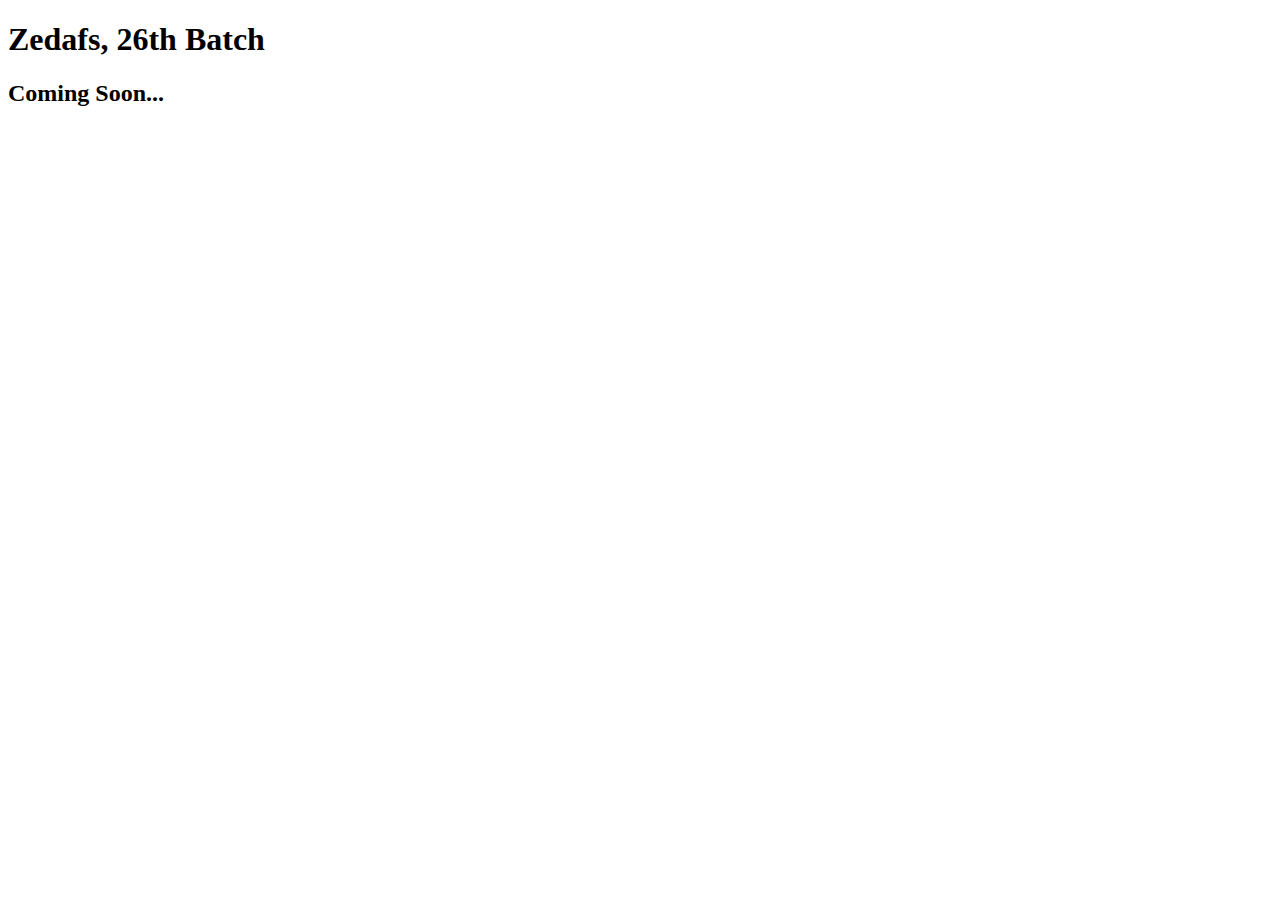
==== index.html @ 6f49bec7 "Add files via upload" ====
<!DOCTYPE html>
<html lang="en">
  <head>
    <meta charset="UTF-8" />
    <meta name="viewport" content="width=device-width, initial-scale=1.0" />
    <title>JNV Kollam 26th Batch | Zedafs</title>
    <meta name="description"
      content="Explore the achievements and memories of the 26th batch of JNV Kollam school students. Get updates on events, activities, and more."/>
    <meta http-equiv="refresh" content="5">
    <meta name="keywords" content="Zedafs, 26th, JNV Kollam">
    <meta name="author" content="RD Aswin">
  </head>
  <body>
    <h1>Zedafs, 26th Batch</h1>
    <h2>Coming Soon...</h2>
  </body>
</html>
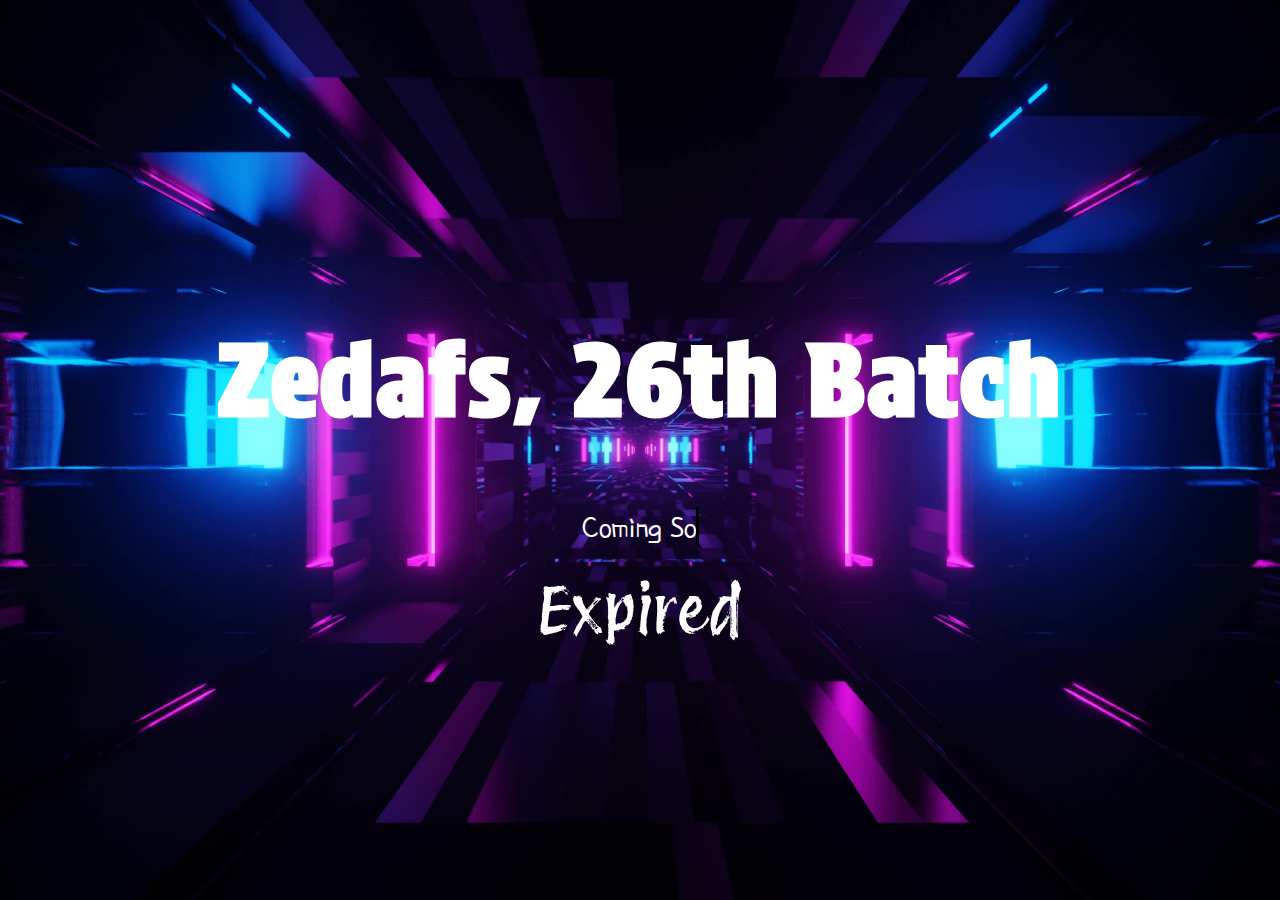
==== commit a17fc0db: "Add files via upload" ====
--- a/index.html
+++ b/index.html
@@ -1,17 +1,30 @@
 <!DOCTYPE html>
 <html lang="en">
-  <head>
-    <meta charset="UTF-8" />
-    <meta name="viewport" content="width=device-width, initial-scale=1.0" />
-    <title>JNV Kollam 26th Batch | Zedafs</title>
-    <meta name="description"
-      content="Explore the achievements and memories of the 26th batch of JNV Kollam school students. Get updates on events, activities, and more."/>
-    <meta http-equiv="refresh" content="5">
-    <meta name="keywords" content="Zedafs, 26th, JNV Kollam">
-    <meta name="author" content="RD Aswin">
-  </head>
-  <body>
-    <h1>Zedafs, 26th Batch</h1>
-    <h2>Coming Soon...</h2>
-  </body>
-</html>
+
+<head>
+  <meta charset="UTF-8" />
+  <meta name="viewport" content="width=device-width, initial-scale=1.0" />
+  <title>JNV Kollam 26th Batch | Zedafs</title>
+  <meta name="description"
+    content="Explore the achievements and memories of the 26th batch of JNV Kollam school students. Get updates on events, activities, and more." />
+  <meta name="keywords" content="Zedafs, 26th, JNV Kollam">
+  <meta name="author" content="RD Aswin">
+  <meta name="google-site-verification" content="iG51GH60DW64AuK-2nn5qYH6kVtGM8Bie5qHeYhPDak" />
+  <link rel="stylesheet" href="style.css">
+</head>
+
+<body>
+  <div class="wrapper">
+    <h1 class="floating-text">Zedafs, 26th Batch</h1>
+    <div class="typing-container">
+      <span class="typing-text"></span>
+    </div>
+
+    <div class="counter-container">
+      <div id="countdown">
+        </div>
+      </div>
+      <script src="script.js"></script>
+</body>
+
+</html>--- a/style.css
+++ b/style.css
@@ -0,0 +1,86 @@
+@import url('https://fonts.googleapis.com/css2?family=Protest+Strike&display=swap');
+@import url('https://fonts.googleapis.com/css2?family=Protest+Revolution&display=swap');
+@import url('https://fonts.googleapis.com/css2?family=Poor+Story&display=swap');
+
+body {
+  margin: 0;
+  padding: 0;
+  background-image: url("bg1.jpg");
+  background-size: cover;
+  background-position: center;
+  height: 100vh;
+  display: flex;
+  justify-content: center;
+  /* color: white; */
+  align-items: center;
+}
+
+#countdown{
+  color: white;
+}
+
+.counter-container {
+  text-align: center;
+}
+
+ h1{
+  font-family: 'Protest Strike', sans-serif;
+  color: rgb(255, 255, 255);
+  letter-spacing: 2px;
+  
+ }
+
+ h2{
+  color: white;
+ }
+#countdown {
+  font-size: 4em;
+  font-family: 'Protest Revolution', sans-serif;
+  
+  margin-top: 20px;
+}
+
+@keyframes floatAnimation {
+  0% {
+    transform: translateY(0);
+  }
+  50% {
+    transform: translateY(-10px);
+  }
+  100% {
+    transform: translateY(0);
+  }
+}
+
+.floating-text {
+  font-size: 100px;
+  animation: floatAnimation 5s infinite;
+}
+
+.typing-container {
+  text-align: center;
+  font-family: 'Poor Story', system-ui;
+  color: white;
+}
+
+.typing-text {
+  
+  display: inline-block;
+  overflow: hidden;
+  border-right: 0.1em solid black;
+  white-space: nowrap;
+  font-size: 2em;
+  animation: typing 3s steps(40, end), loading-dots 1.5s infinite;
+}
+
+@keyframes typing {
+  from {
+    width: 0;
+  }
+}
+
+@keyframes loading-dots {
+  50% {
+    border-color: transparent;
+  }
+}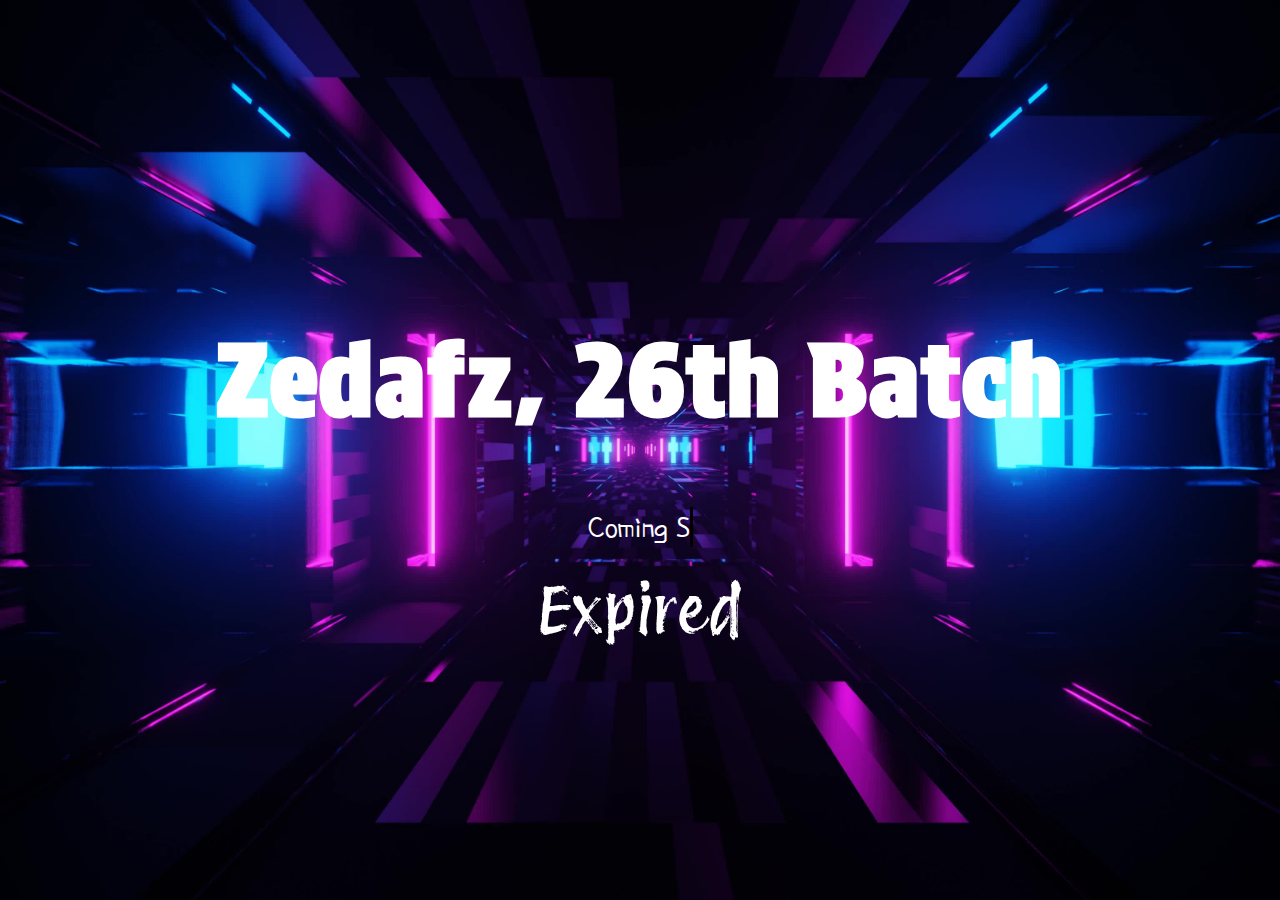
==== commit aa2e362d: "Update index.html" ====
--- a/index.html
+++ b/index.html
@@ -7,7 +7,7 @@
   <title>JNV Kollam 26th Batch | Zedafs</title>
   <meta name="description"
     content="Explore the achievements and memories of the 26th batch of JNV Kollam school students. Get updates on events, activities, and more." />
-  <meta name="keywords" content="Zedafs, 26th, JNV Kollam">
+  <meta name="keywords" content="Zedafz, 26th, JNV Kollam">
   <meta name="author" content="RD Aswin">
   <meta name="google-site-verification" content="iG51GH60DW64AuK-2nn5qYH6kVtGM8Bie5qHeYhPDak" />
   <link rel="stylesheet" href="style.css">
@@ -15,7 +15,7 @@
 
 <body>
   <div class="wrapper">
-    <h1 class="floating-text">Zedafs, 26th Batch</h1>
+    <h1 class="floating-text">Zedafz, 26th Batch</h1>
     <div class="typing-container">
       <span class="typing-text"></span>
     </div>
@@ -27,4 +27,4 @@
       <script src="script.js"></script>
 </body>
 
-</html>+</html>
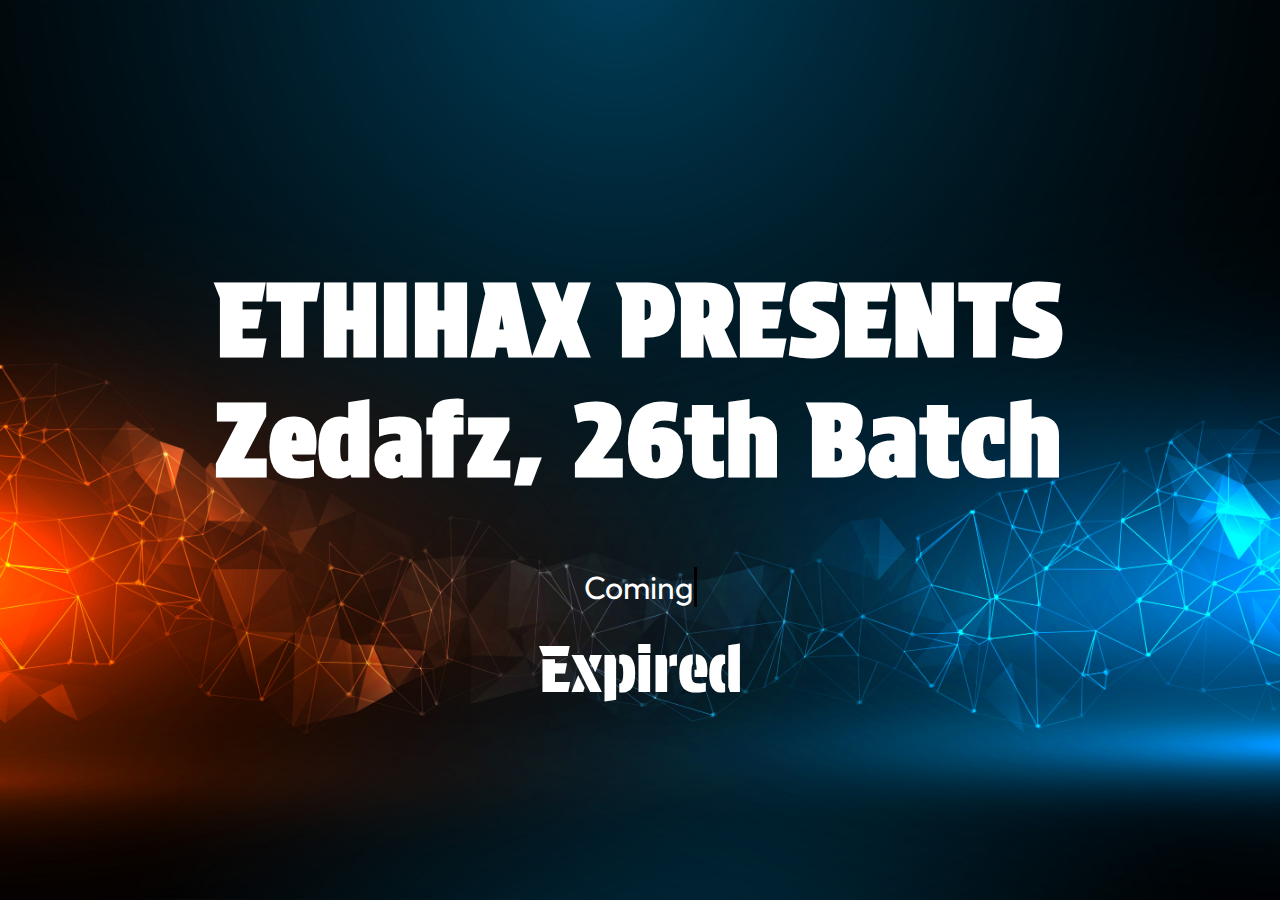
==== commit 2aafc3aa: "Update index.html" ====
--- a/index.html
+++ b/index.html
@@ -15,7 +15,7 @@
 
 <body>
   <div class="wrapper">
-    <h1 class="floating-text">Zedafz, 26th Batch</h1>
+    <h1 class="floating-text">ETHIHAX PRESENTS <br> Zedafz, 26th Batch</h1>
     <div class="typing-container">
       <span class="typing-text"></span>
     </div>
--- a/style.css
+++ b/style.css
@@ -1,11 +1,13 @@
 @import url('https://fonts.googleapis.com/css2?family=Protest+Strike&display=swap');
 @import url('https://fonts.googleapis.com/css2?family=Protest+Revolution&display=swap');
 @import url('https://fonts.googleapis.com/css2?family=Poor+Story&display=swap');
+@import url('https://fonts.googleapis.com/css2?family=Protest+Guerrilla&display=swap');
+@import url('https://fonts.googleapis.com/css2?family=Outfit&display=swap');
 
 body {
   margin: 0;
   padding: 0;
-  background-image: url("bg1.jpg");
+  background-image: url("zed.jpg");
   background-size: cover;
   background-position: center;
   height: 100vh;
@@ -35,7 +37,7 @@
  }
 #countdown {
   font-size: 4em;
-  font-family: 'Protest Revolution', sans-serif;
+  font-family: 'Protest Guerrilla', sans-serif;
   
   margin-top: 20px;
 }
@@ -59,7 +61,7 @@
 
 .typing-container {
   text-align: center;
-  font-family: 'Poor Story', system-ui;
+  font-family: 'Outfit', sans-serif;
   color: white;
 }
 
@@ -83,4 +85,4 @@
   50% {
     border-color: transparent;
   }
-}+}
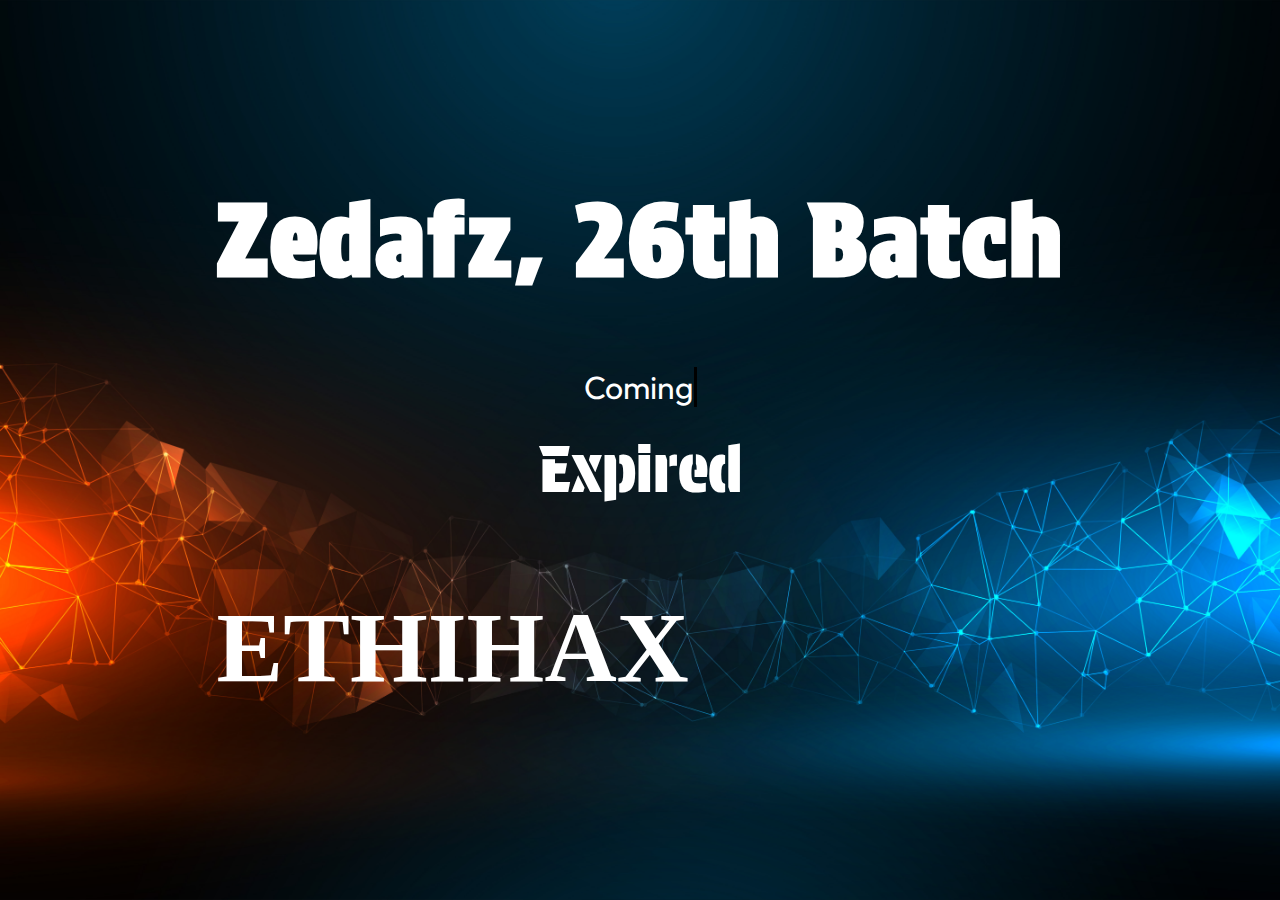
==== commit 3c64fa4d: "Update index.html" ====
--- a/index.html
+++ b/index.html
@@ -15,7 +15,7 @@
 
 <body>
   <div class="wrapper">
-    <h1 class="floating-text">ETHIHAX PRESENTS <br> Zedafz, 26th Batch</h1>
+    <h1 class="floating-text">Zedafz, 26th Batch</h1>
     <div class="typing-container">
       <span class="typing-text"></span>
     </div>
@@ -25,6 +25,7 @@
         </div>
       </div>
       <script src="script.js"></script>
+    <h2 class="floating-text"> ETHIHAX </h2>
 </body>
 
 </html>
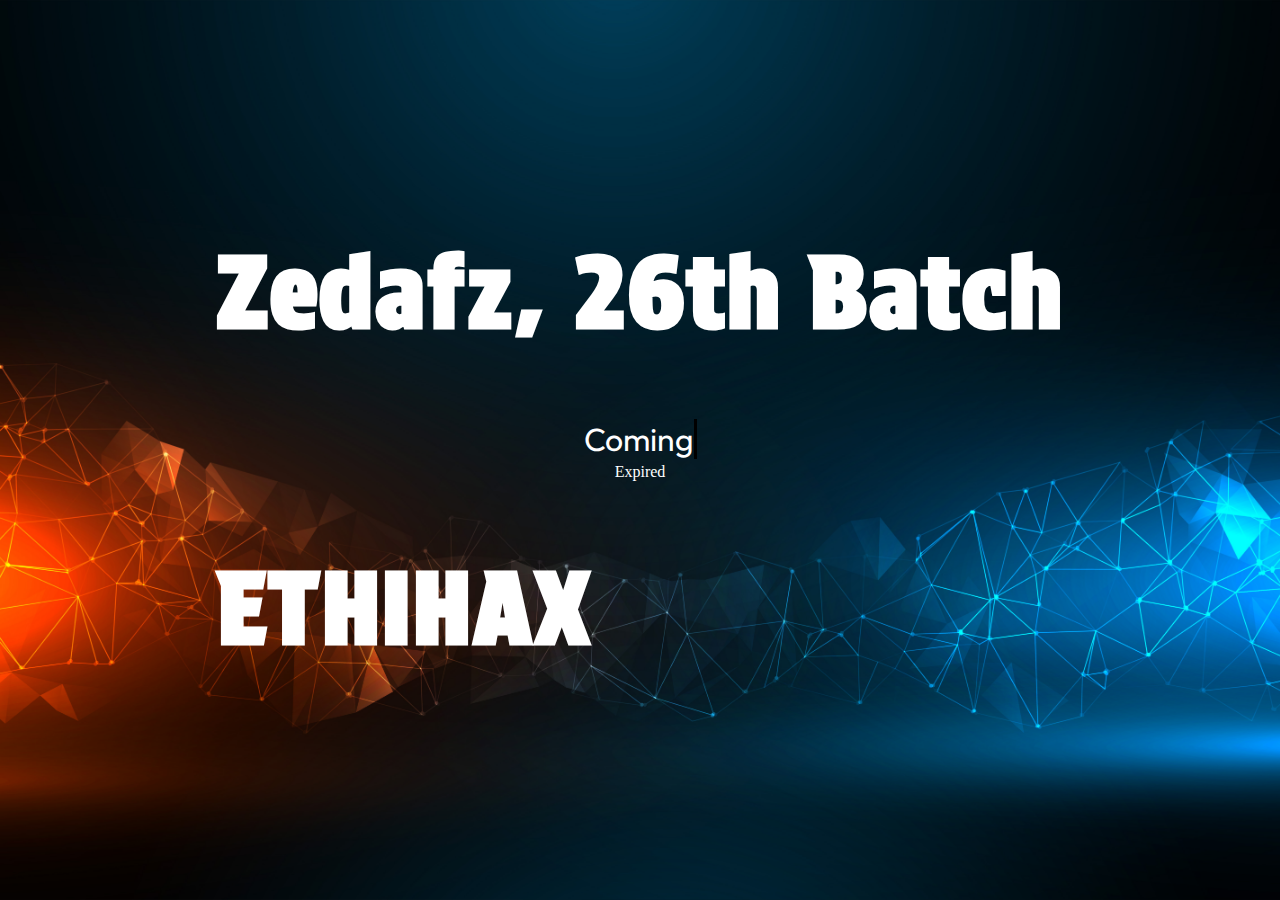
==== commit 1789f90e: "Update index.html" ====
--- a/index.html
+++ b/index.html
@@ -25,7 +25,7 @@
         </div>
       </div>
       <script src="script.js"></script>
-    <h2 class="floating-text"> ETHIHAX </h2>
+    <h1 class="floating-text"> ETHIHAX </h1>
 </body>
 
 </html>
--- a/style.css
+++ b/style.css
@@ -33,7 +33,11 @@
  }
 
  h2{
-  color: white;
+    font-family: 'Protest Strike', sans-serif;
+    color: rgb(255, 255, 255);
+    letter-spacing: 2px;
+}
+
  }
 #countdown {
   font-size: 4em;
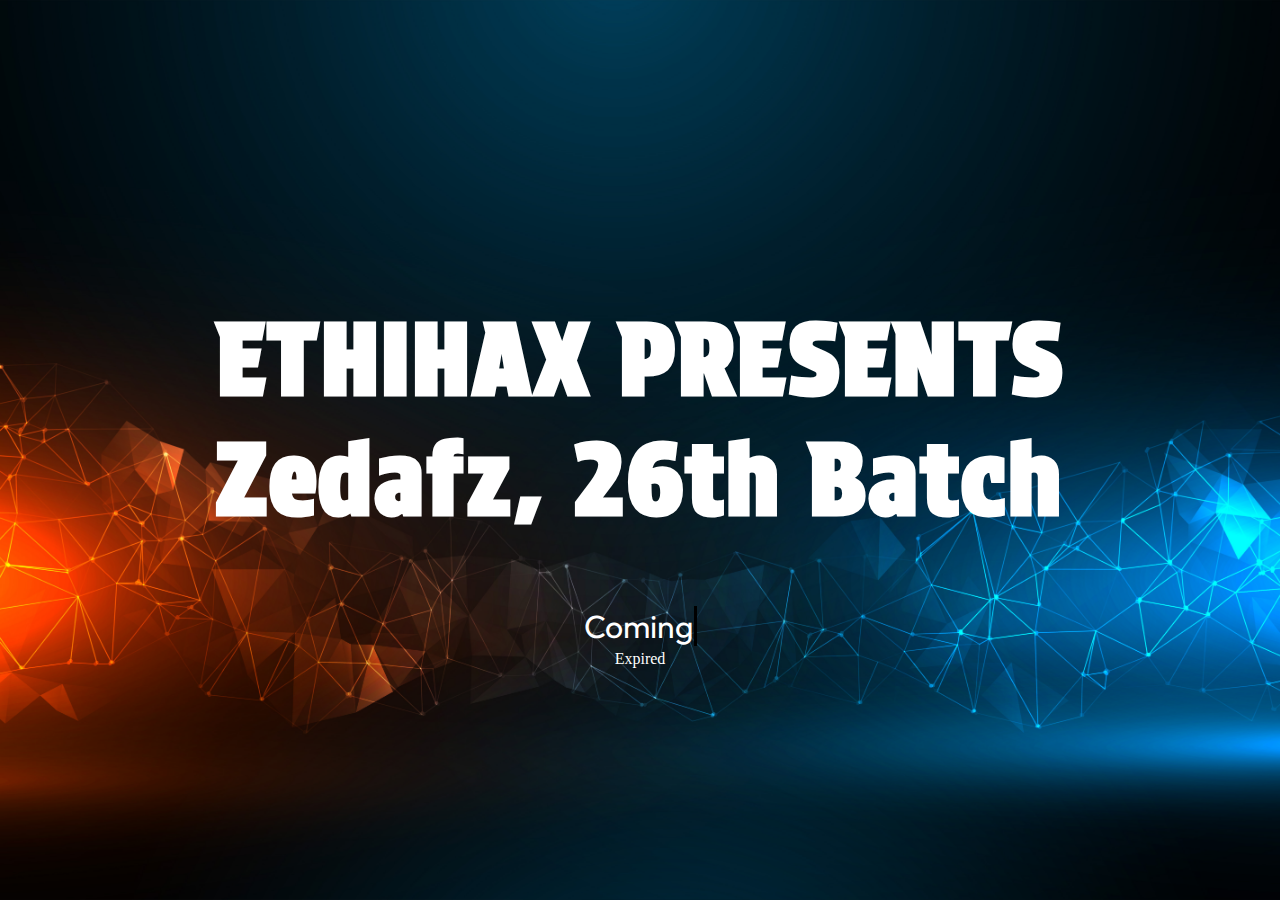
==== commit 39a04986: "Update index.html" ====
--- a/index.html
+++ b/index.html
@@ -15,7 +15,7 @@
 
 <body>
   <div class="wrapper">
-    <h1 class="floating-text">Zedafz, 26th Batch</h1>
+    <h1 class="floating-text"> ETHIHAX PRESENTS <br> Zedafz, 26th Batch</h1>
     <div class="typing-container">
       <span class="typing-text"></span>
     </div>
@@ -25,7 +25,7 @@
         </div>
       </div>
       <script src="script.js"></script>
-    <h1 class="floating-text"> ETHIHAX </h1>
+    
 </body>
 
 </html>
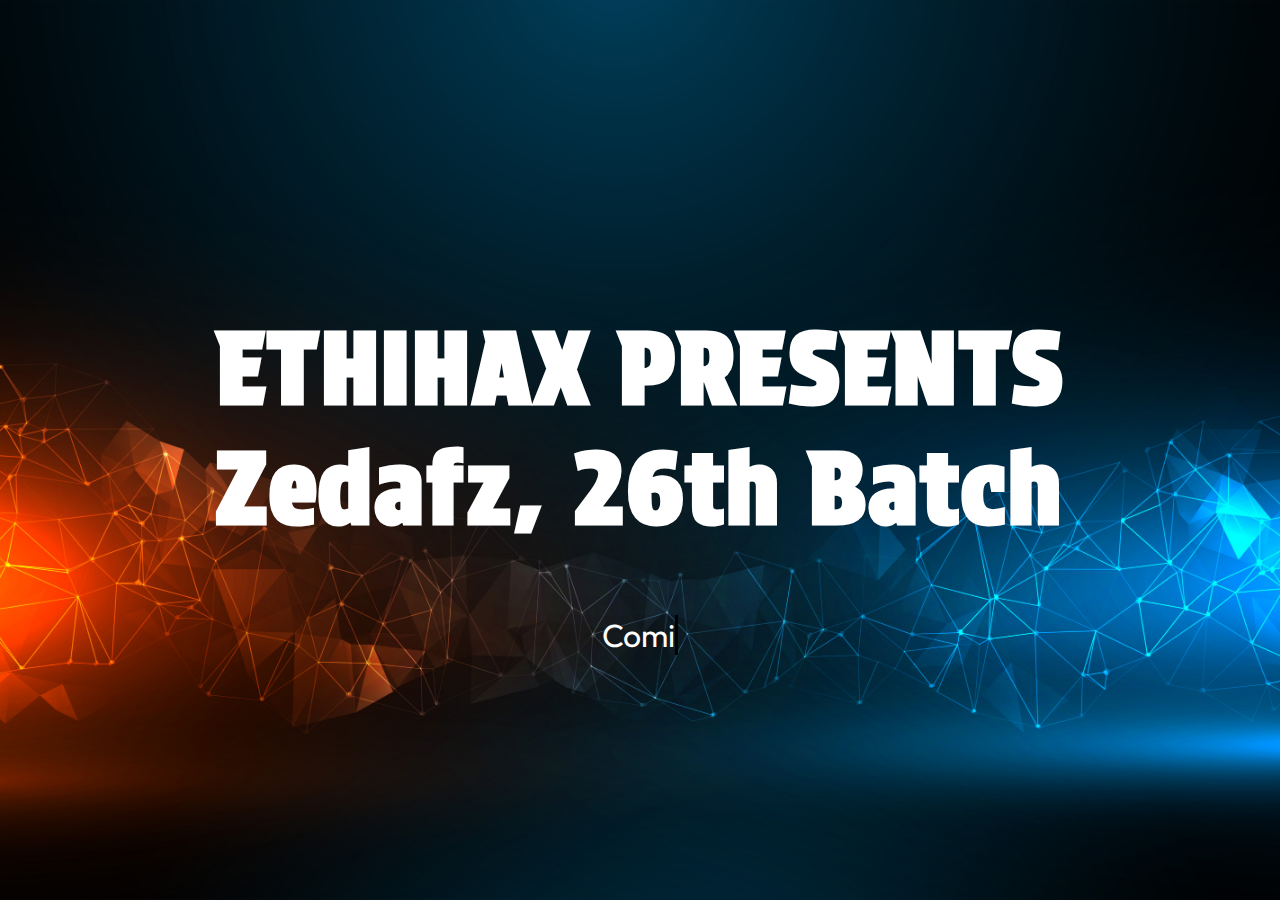
==== commit 758ae5b8: "Update index.html" ====
--- a/index.html
+++ b/index.html
@@ -15,7 +15,7 @@
 
 <body>
   <div class="wrapper">
-    <h1 class="floating-text"> ETHIHAX PRESENTS <br> Zedafz, 26th Batch</h1>
+    <h1 class="floating-text"> ETHIHAX PRESENTS <br> Zedafz, 26th Batch </h1>
     <div class="typing-container">
       <span class="typing-text"></span>
     </div>
--- a/style.css
+++ b/style.css
@@ -32,11 +32,7 @@
   
  }
 
- h2{
-    font-family: 'Protest Strike', sans-serif;
-    color: rgb(255, 255, 255);
-    letter-spacing: 2px;
-}
+
 
  }
 #countdown {
